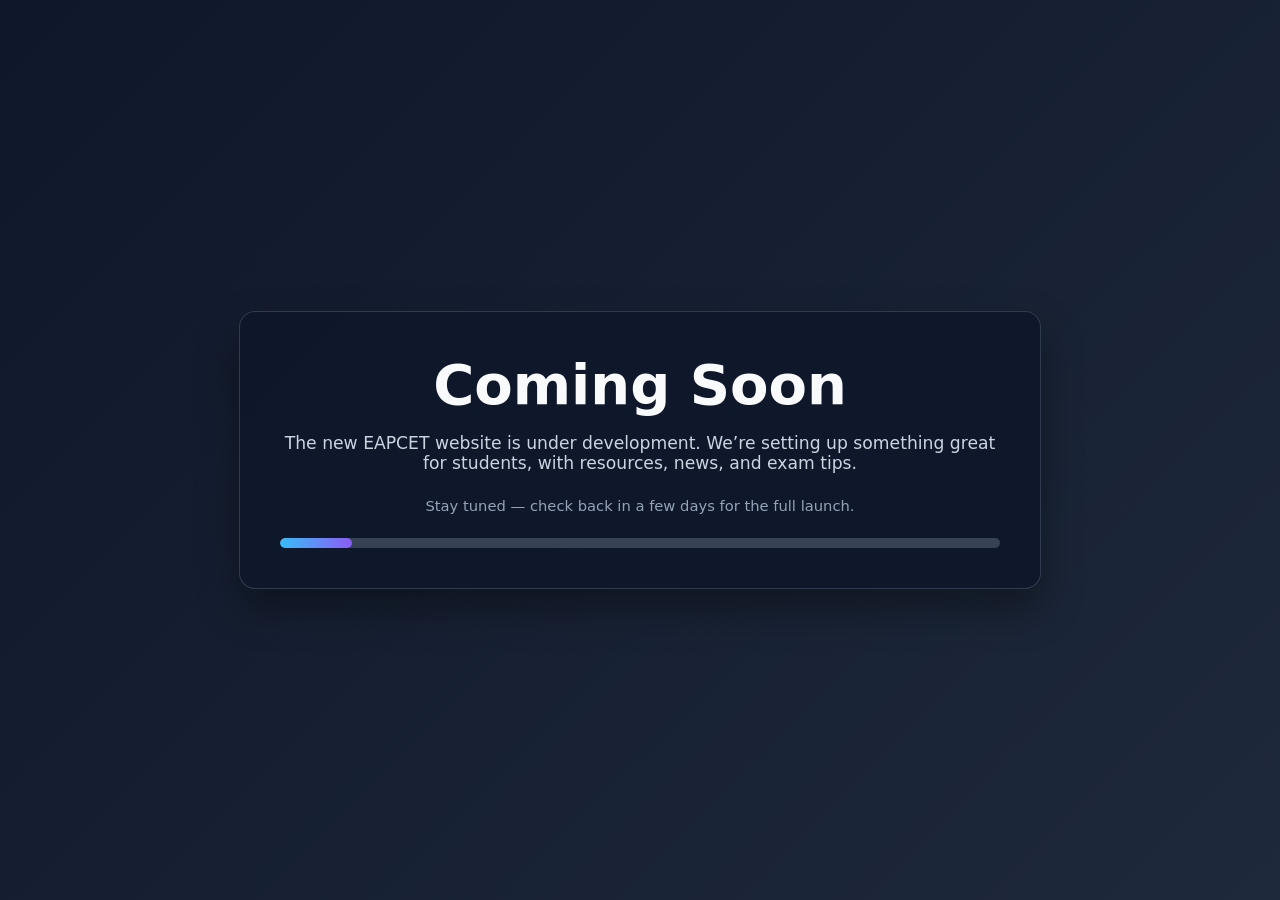
==== index.html @ ee6cf9cf "Create index.html" ====
<!DOCTYPE html>
<html lang="en">
  <head>
    <meta charset="UTF-8" />
    <meta name="viewport" content="width=device-width, initial-scale=1.0" />
    <title>Coming Soon | EAPCET</title>
    <style>
      body {
        margin: 0;
        padding: 0;
        display: flex;
        align-items: center;
        justify-content: center;
        min-height: 100vh;
        background: linear-gradient(135deg, #0f172a, #1e293b);
        color: #f8fafc;
        font-family: Inter, system-ui, -apple-system, BlinkMacSystemFont, "Segoe UI", Roboto, "Helvetica Neue", Arial, sans-serif;
      }

      .card {
        text-align: center;
        max-width: 720px;
        width: 100%;
        padding: 2.5rem;
        border-radius: 1rem;
        box-shadow: 0 20px 40px rgba(0, 0, 0, 0.35);
        background: rgba(15, 23, 42, 0.85);
        border: 1px solid rgba(148, 163, 184, 0.25);
      }

      h1 {
        margin: 0 0 1rem;
        font-size: clamp(2rem, 5vw, 3.5rem);
      }

      p {
        margin: 0 0 1.5rem;
        color: #cbd5e1;
        font-size: 1.075rem;
      }

      .subtle {
        color: #94a3b8;
        font-size: 0.92rem;
      }

      .progress {
        margin-top: 1.5rem;
        height: 0.65rem;
        border-radius: 999px;
        background: rgba(148, 163, 184, 0.3);
        overflow: hidden;
      }

      .progress > span {
        display: block;
        width: 10%;
        height: 100%;
        background: linear-gradient(90deg, #38bdf8, #8b5cf6);
        border-radius: inherit;
        animation: animateProgress 2.6s ease-in-out infinite;
      }

      @keyframes animateProgress {
        0% {
          transform: translateX(-110%);
        }
        40% {
          transform: translateX(0);
        }
        100% {
          transform: translateX(110%);
        }
      }
    </style>
  </head>
  <body>
    <main class="card">
      <h1>Coming Soon</h1>
      <p>
        The new EAPCET website is under development. We’re setting up something great for students, with resources, news, and exam tips.
      </p>
      <p class="subtle">Stay tuned — check back in a few days for the full launch.</p>
      <div class="progress"><span></span></div>
    </main>
  </body>
</html>
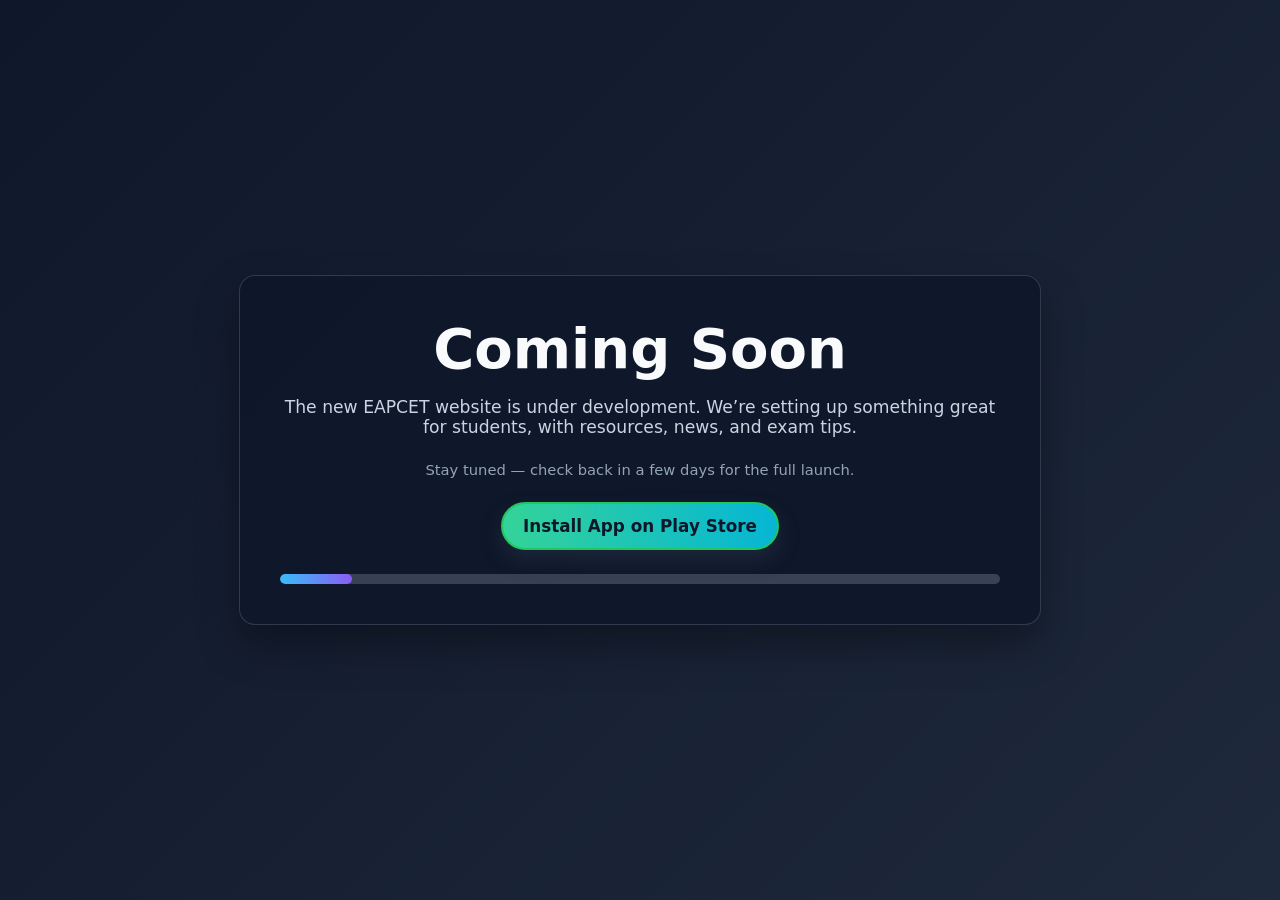
==== commit 1a7a1366: "Add install link with styling and hover effects to index.html" ====
--- a/index.html
+++ b/index.html
@@ -44,6 +44,34 @@
         font-size: 0.92rem;
       }
 
+      .install-link {
+        display: inline-flex;
+        align-items: center;
+        justify-content: center;
+        gap: 0.5rem;
+        padding: 0.75rem 1.25rem;
+        border-radius: 999px;
+        font-size: 1.05rem;
+        font-weight: 700;
+        color: #0f172a;
+        background: linear-gradient(90deg, #34d399, #06b6d4);
+        border: 2px solid #22c55e;
+        text-decoration: none;
+        box-shadow: 0 10px 20px rgba(51, 65, 85, 0.35);
+        transition: transform 0.2s ease, box-shadow 0.2s ease, filter 0.2s ease;
+      }
+
+      .install-link:hover,
+      .install-link:focus-visible {
+        transform: translateY(-2px);
+        box-shadow: 0 14px 24px rgba(15, 23, 42, 0.48);
+        filter: brightness(1.05);
+      }
+
+      .install-link:active {
+        transform: translateY(0);
+      }
+
       .progress {
         margin-top: 1.5rem;
         height: 0.65rem;
@@ -81,6 +109,15 @@
         The new EAPCET website is under development. We’re setting up something great for students, with resources, news, and exam tips.
       </p>
       <p class="subtle">Stay tuned — check back in a few days for the full launch.</p>
+      <a
+        id="installLink"
+        class="install-link"
+        rel="noopener"
+        href="https://play.google.com/store/apps/details?id=com.eapcet.eapcet_app&referrer=utm_source%3Dinstagram%26utm_medium%3Dprofile_sai%26utm_campaign%3Dig_sai_eapcet%26utm_content%3Dinstagram_lead_link"
+        target="_blank"
+      >
+        Install App on Play Store
+      </a>
       <div class="progress"><span></span></div>
     </main>
   </body>
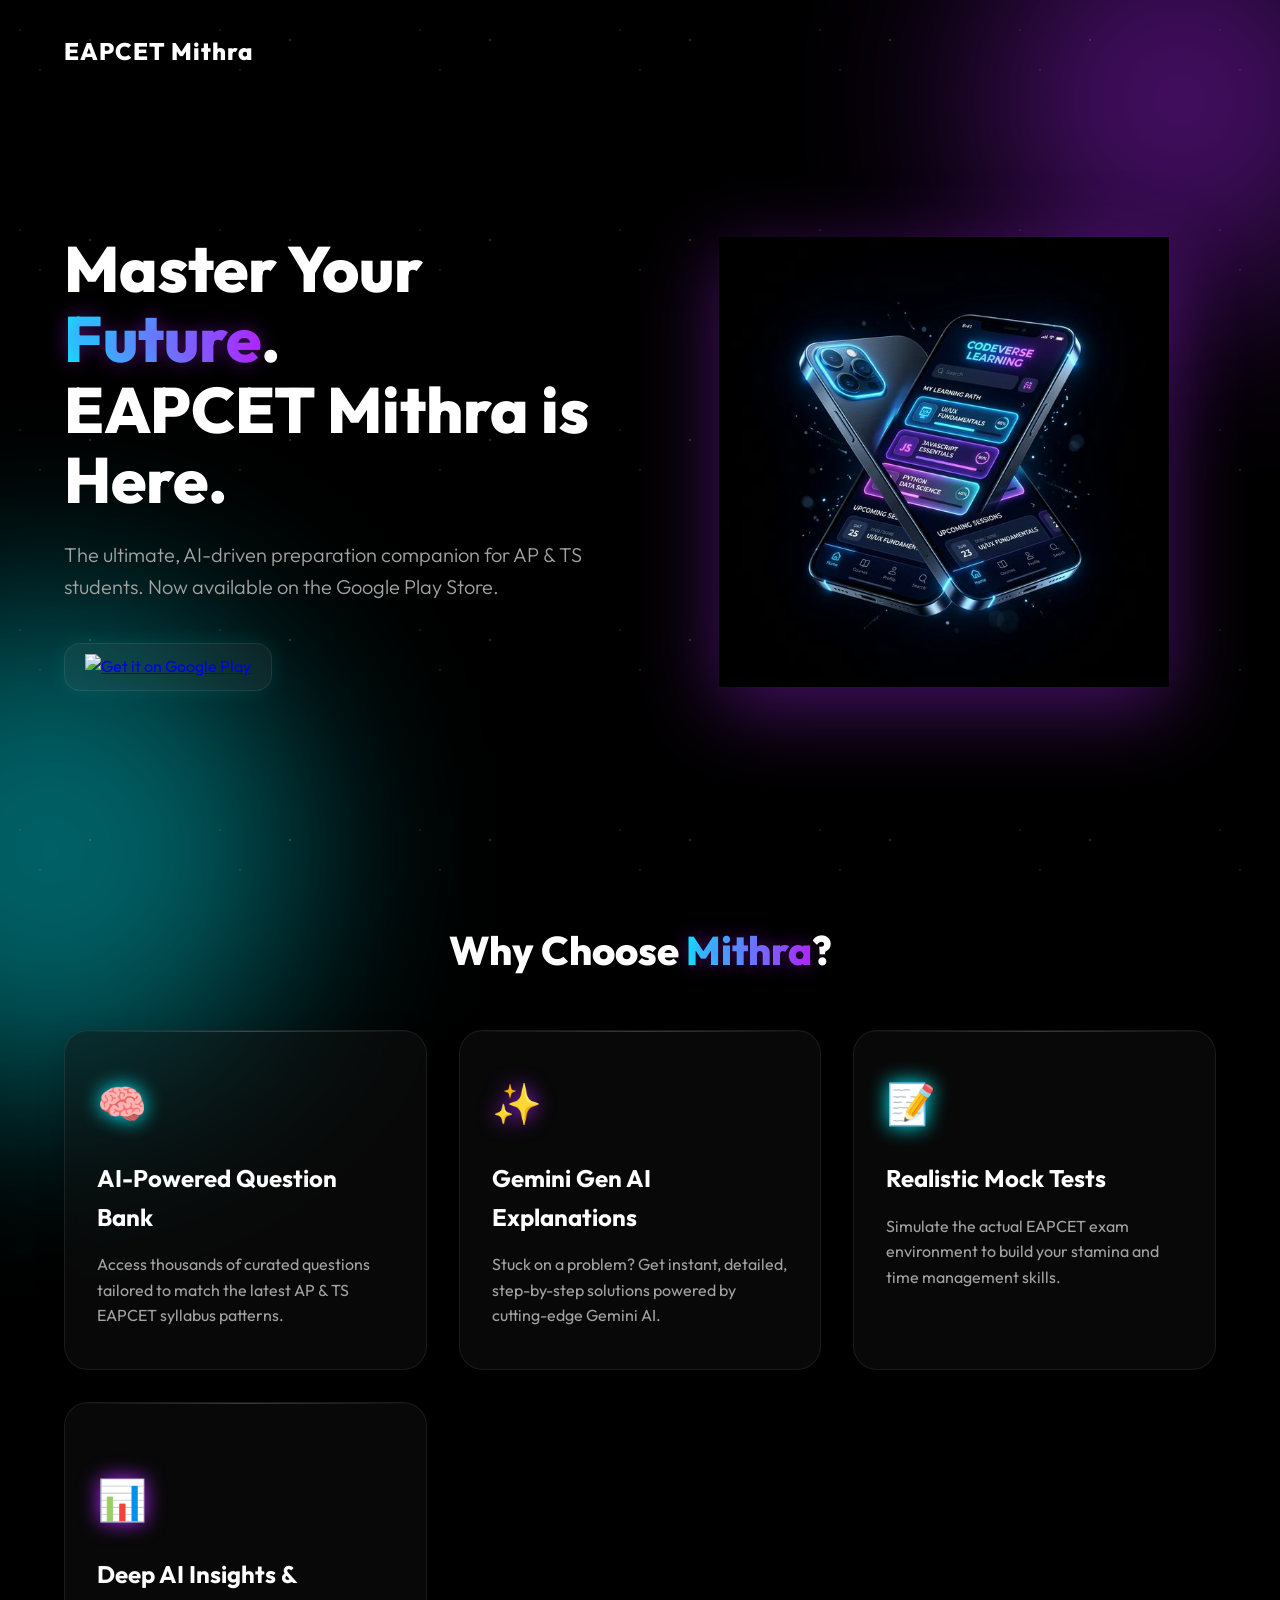
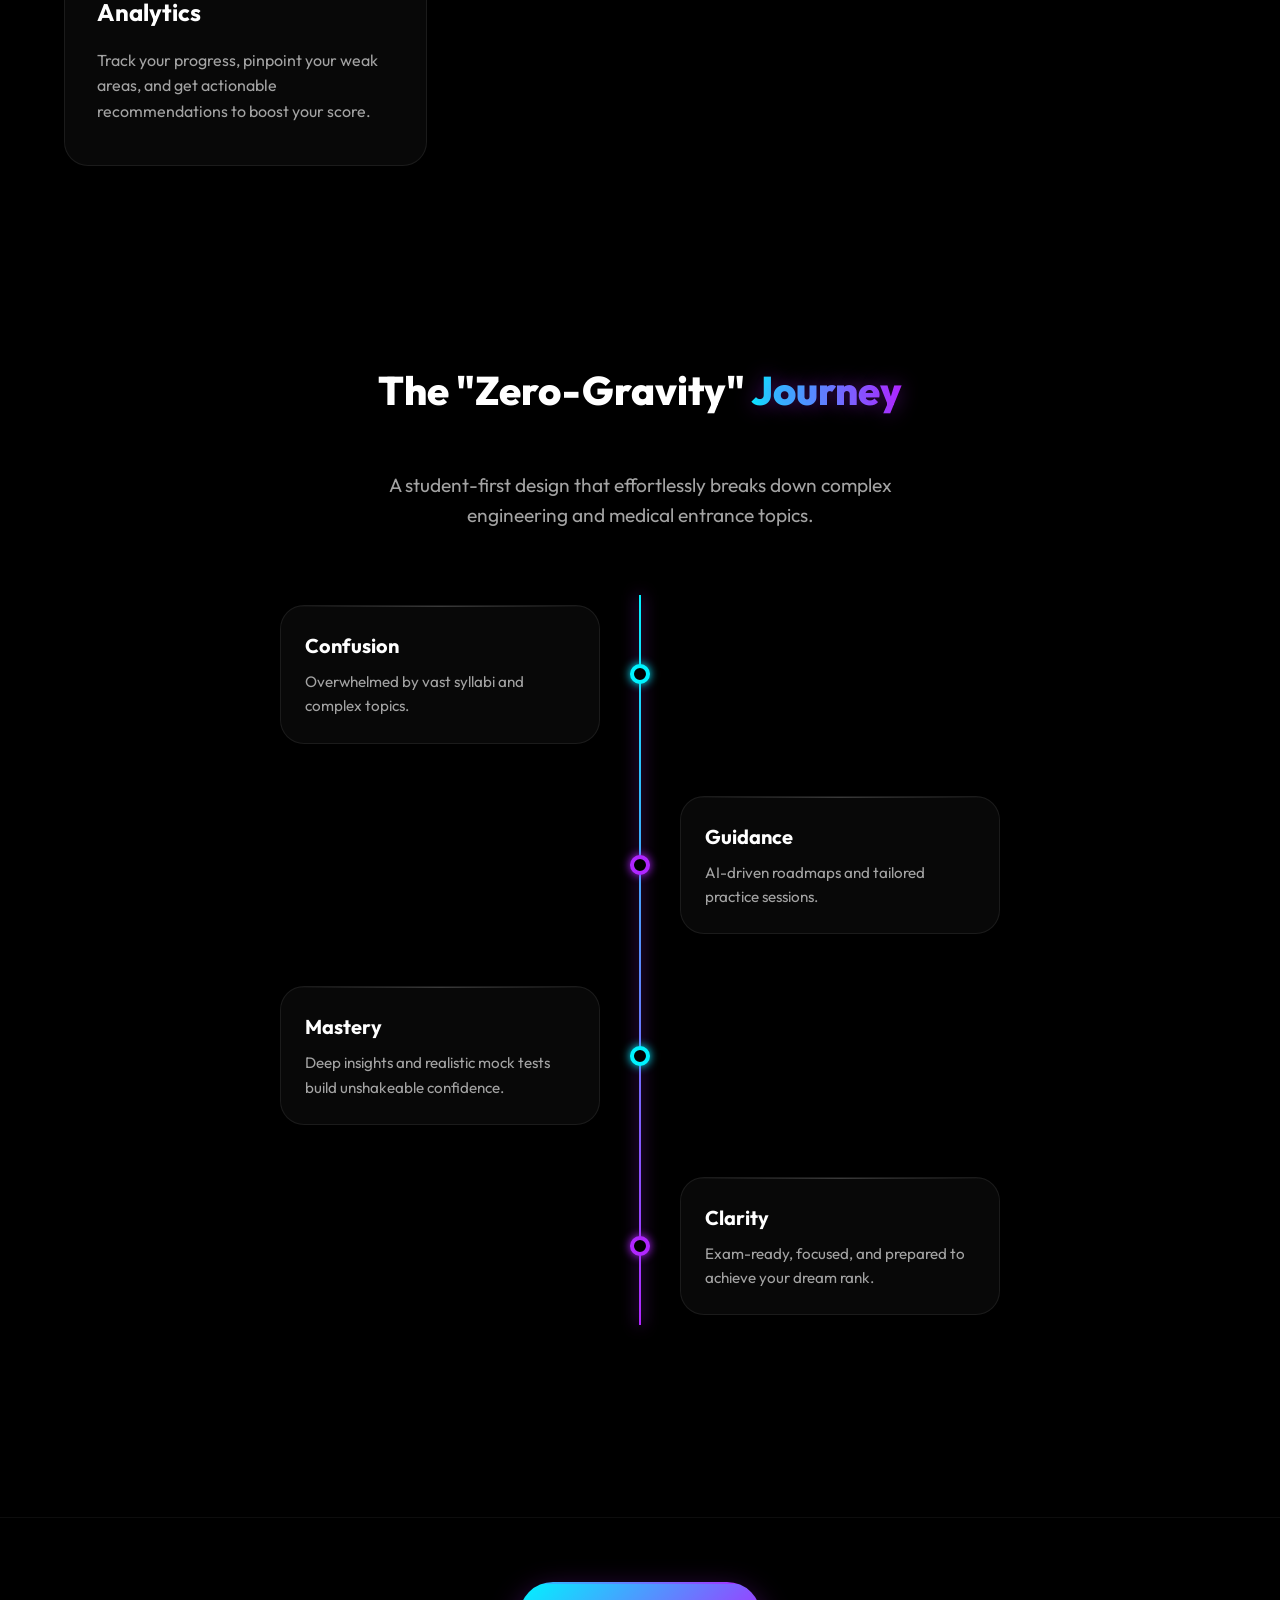
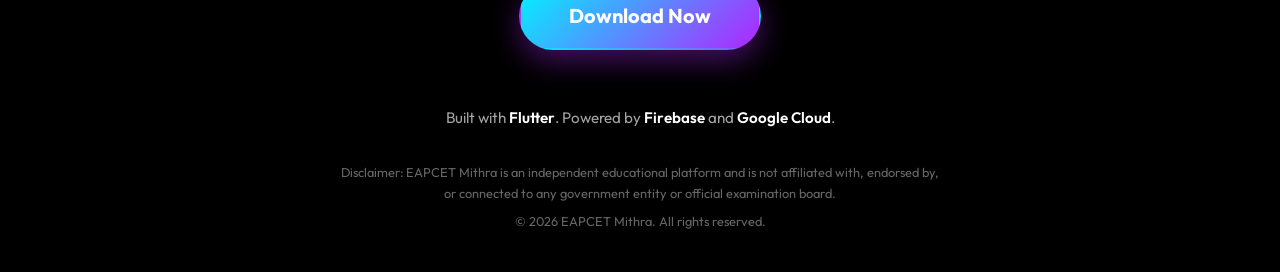
==== commit 737ad5ca: "feat: Replace "Coming Soon" page with a comprehensive EAPCET Mithra marketing landing page, includin" ====
--- a/index.html
+++ b/index.html
@@ -1,124 +1,124 @@
 <!DOCTYPE html>
 <html lang="en">
-  <head>
-    <meta charset="UTF-8" />
-    <meta name="viewport" content="width=device-width, initial-scale=1.0" />
-    <title>Coming Soon | EAPCET</title>
-    <style>
-      body {
-        margin: 0;
-        padding: 0;
-        display: flex;
-        align-items: center;
-        justify-content: center;
-        min-height: 100vh;
-        background: linear-gradient(135deg, #0f172a, #1e293b);
-        color: #f8fafc;
-        font-family: Inter, system-ui, -apple-system, BlinkMacSystemFont, "Segoe UI", Roboto, "Helvetica Neue", Arial, sans-serif;
-      }
 
-      .card {
-        text-align: center;
-        max-width: 720px;
-        width: 100%;
-        padding: 2.5rem;
-        border-radius: 1rem;
-        box-shadow: 0 20px 40px rgba(0, 0, 0, 0.35);
-        background: rgba(15, 23, 42, 0.85);
-        border: 1px solid rgba(148, 163, 184, 0.25);
-      }
+<head>
+    <meta charset="UTF-8">
+    <meta name="viewport" content="width=device-width, initial-scale=1.0">
+    <title>EAPCET Mithra | Master Your Future</title>
+    <link rel="preconnect" href="https://fonts.googleapis.com">
+    <link rel="preconnect" href="https://fonts.gstatic.com" crossorigin>
+    <link href="https://fonts.googleapis.com/css2?family=Outfit:wght@300;400;600;700;800&display=swap" rel="stylesheet">
+    <link rel="stylesheet" href="styles.css">
+</head>
 
-      h1 {
-        margin: 0 0 1rem;
-        font-size: clamp(2rem, 5vw, 3.5rem);
-      }
+<body>
+    <div class="stars-bg"></div>
+    <div class="blob blob-1"></div>
+    <div class="blob blob-2"></div>
 
-      p {
-        margin: 0 0 1.5rem;
-        color: #cbd5e1;
-        font-size: 1.075rem;
-      }
+    <nav class="navbar">
+        <div class="logo">EAPCET Mithra</div>
+    </nav>
 
-      .subtle {
-        color: #94a3b8;
-        font-size: 0.92rem;
-      }
+    <header class="hero-section">
+        <div class="hero-content">
+            <h1 class="headline">Master Your <span class="text-glow">Future</span>.<br>EAPCET Mithra is Here.</h1>
+            <p class="subheadline">The ultimate, AI-driven preparation companion for AP & TS students. Now available on
+                the Google Play Store.</p>
+            <a href="https://play.google.com/store/apps/details?id=com.eapcet.eapcet_app&referrer=utm_source%3Dwebsite"
+                target="_blank" rel="noopener" class="cta-badge">
+                <img src="hhttps://upload.wikimedia.org/wikipedia/commons/thumb/7/78/Google_Play_Store_badge_EN.svg/500px-Google_Play_Store_badge_EN.svg.png"
+                    alt="Get it on Google Play" class="play-badge-img">
+            </a>
+        </div>
+        <div class="hero-visual">
+            <img src="images/hero_mockup.png" alt="EAPCET Mithra App Interface" class="floating-mockup" loading="lazy">
+        </div>
+    </header>
 
-      .install-link {
-        display: inline-flex;
-        align-items: center;
-        justify-content: center;
-        gap: 0.5rem;
-        padding: 0.75rem 1.25rem;
-        border-radius: 999px;
-        font-size: 1.05rem;
-        font-weight: 700;
-        color: #0f172a;
-        background: linear-gradient(90deg, #34d399, #06b6d4);
-        border: 2px solid #22c55e;
-        text-decoration: none;
-        box-shadow: 0 10px 20px rgba(51, 65, 85, 0.35);
-        transition: transform 0.2s ease, box-shadow 0.2s ease, filter 0.2s ease;
-      }
+    <section class="features-section">
+        <h2 class="section-title">Why Choose <span class="text-glow">Mithra</span>?</h2>
+        <div class="features-grid">
+            <div class="glass-card floating-card">
+                <div class="card-icon blue-glow">🧠</div>
+                <h3>AI-Powered Question Bank</h3>
+                <p>Access thousands of curated questions tailored to match the latest AP & TS EAPCET syllabus patterns.
+                </p>
+            </div>
+            <div class="glass-card floating-card delay-1">
+                <div class="card-icon purple-glow">✨</div>
+                <h3>Gemini Gen AI Explanations</h3>
+                <p>Stuck on a problem? Get instant, detailed, step-by-step solutions powered by cutting-edge Gemini AI.
+                </p>
+            </div>
+            <div class="glass-card floating-card delay-2">
+                <div class="card-icon blue-glow">📝</div>
+                <h3>Realistic Mock Tests</h3>
+                <p>Simulate the actual EAPCET exam environment to build your stamina and time management skills.</p>
+            </div>
+            <div class="glass-card floating-card delay-3">
+                <div class="card-icon purple-glow">📊</div>
+                <h3>Deep AI Insights & Analytics</h3>
+                <p>Track your progress, pinpoint your weak areas, and get actionable recommendations to boost your
+                    score.</p>
+            </div>
+        </div>
+    </section>
 
-      .install-link:hover,
-      .install-link:focus-visible {
-        transform: translateY(-2px);
-        box-shadow: 0 14px 24px rgba(15, 23, 42, 0.48);
-        filter: brightness(1.05);
-      }
+    <section class="journey-section">
+        <h2 class="section-title">The "Zero-Gravity" <span class="text-glow">Journey</span></h2>
+        <p class="journey-subtitle">A student-first design that effortlessly breaks down complex engineering and medical
+            entrance topics.</p>
 
-      .install-link:active {
-        transform: translateY(0);
-      }
+        <div class="timeline">
+            <div class="timeline-item">
+                <div class="dot"></div>
+                <div class="timeline-content glass-card hover-glow">
+                    <h4>Confusion</h4>
+                    <p>Overwhelmed by vast syllabi and complex topics.</p>
+                </div>
+            </div>
+            <div class="timeline-item right">
+                <div class="dot"></div>
+                <div class="timeline-content glass-card hover-glow">
+                    <h4>Guidance</h4>
+                    <p>AI-driven roadmaps and tailored practice sessions.</p>
+                </div>
+            </div>
+            <div class="timeline-item">
+                <div class="dot"></div>
+                <div class="timeline-content glass-card hover-glow">
+                    <h4>Mastery</h4>
+                    <p>Deep insights and realistic mock tests build unshakeable confidence.</p>
+                </div>
+            </div>
+            <div class="timeline-item right">
+                <div class="dot"></div>
+                <div class="timeline-content glass-card hover-glow">
+                    <h4>Clarity</h4>
+                    <p>Exam-ready, focused, and prepared to achieve your dream rank.</p>
+                </div>
+            </div>
+        </div>
+    </section>
 
-      .progress {
-        margin-top: 1.5rem;
-        height: 0.65rem;
-        border-radius: 999px;
-        background: rgba(148, 163, 184, 0.3);
-        overflow: hidden;
-      }
+    <footer class="footer">
+        <div class="footer-content">
+            <div class="footer-cta">
+                <a href="https://play.google.com/store/apps/details?id=com.eapcet.eapcet_app&referrer=utm_source%3Dwebsite"
+                    target="_blank" rel="noopener" class="download-btn floating-btn">Download Now</a>
+            </div>
+            <div class="tech-highlight">
+                <p>Built with <span class="highlight">Flutter</span>. Powered by <span class="highlight">Firebase</span>
+                    and <span class="highlight">Google Cloud</span>.</p>
+            </div>
+            <div class="disclaimer">
+                <p>Disclaimer: EAPCET Mithra is an independent educational platform and is not affiliated with, endorsed
+                    by, or connected to any government entity or official examination board.</p>
+                <p>&copy; 2026 EAPCET Mithra. All rights reserved.</p>
+            </div>
+        </div>
+    </footer>
+</body>
 
-      .progress > span {
-        display: block;
-        width: 10%;
-        height: 100%;
-        background: linear-gradient(90deg, #38bdf8, #8b5cf6);
-        border-radius: inherit;
-        animation: animateProgress 2.6s ease-in-out infinite;
-      }
-
-      @keyframes animateProgress {
-        0% {
-          transform: translateX(-110%);
-        }
-        40% {
-          transform: translateX(0);
-        }
-        100% {
-          transform: translateX(110%);
-        }
-      }
-    </style>
-  </head>
-  <body>
-    <main class="card">
-      <h1>Coming Soon</h1>
-      <p>
-        The new EAPCET website is under development. We’re setting up something great for students, with resources, news, and exam tips.
-      </p>
-      <p class="subtle">Stay tuned — check back in a few days for the full launch.</p>
-      <a
-        id="installLink"
-        class="install-link"
-        rel="noopener"
-        href="https://play.google.com/store/apps/details?id=com.eapcet.eapcet_app&referrer=utm_source%3Dinstagram%26utm_medium%3Dprofile_sai%26utm_campaign%3Dig_sai_eapcet%26utm_content%3Dinstagram_lead_link"
-        target="_blank"
-      >
-        Install App on Play Store
-      </a>
-      <div class="progress"><span></span></div>
-    </main>
-  </body>
-</html>
+</html>
--- a/styles.css
+++ b/styles.css
@@ -0,0 +1,483 @@
+:root {
+    --bg-color: #000000;
+    --text-primary: #ffffff;
+    --text-secondary: #a3a3a3;
+    --neon-blue: #00f3ff;
+    --neon-purple: #b026ff;
+    --card-bg: rgba(20, 20, 20, 0.4);
+    --card-border: rgba(255, 255, 255, 0.08);
+}
+
+* {
+    margin: 0;
+    padding: 0;
+    box-sizing: border-box;
+    scroll-behavior: smooth;
+}
+
+body {
+    background-color: var(--bg-color);
+    color: var(--text-primary);
+    font-family: 'Outfit', sans-serif;
+    overflow-x: hidden;
+    line-height: 1.6;
+    position: relative;
+    min-height: 100vh;
+}
+
+/* Background Effects */
+.stars-bg {
+    position: fixed;
+    top: 0; left: 0; right: 0; bottom: 0;
+    background-image: 
+        radial-gradient(1px 1px at 20px 30px, #ffffff, rgba(0,0,0,0)),
+        radial-gradient(1px 1px at 40px 70px, #ffffff, rgba(0,0,0,0)),
+        radial-gradient(1.5px 1.5px at 90px 40px, #ffffff, rgba(0,0,0,0));
+    background-size: 200px 200px;
+    opacity: 0.3;
+    z-index: -2;
+    animation: drift 100s linear infinite;
+}
+
+@keyframes drift {
+    from { background-position: 0 0; }
+    to { background-position: -1000px 1000px; }
+}
+
+.blob {
+    position: fixed;
+    border-radius: 50%;
+    filter: blur(100px);
+    z-index: -1;
+    opacity: 0.4;
+    animation: floatBlob 20s infinite alternate ease-in-out;
+}
+
+.blob-1 {
+    width: 400px;
+    height: 400px;
+    background: var(--neon-purple);
+    top: -100px;
+    right: -100px;
+}
+
+.blob-2 {
+    width: 500px;
+    height: 500px;
+    background: var(--neon-blue);
+    bottom: -200px;
+    left: -200px;
+    animation-delay: -5s;
+}
+
+@keyframes floatBlob {
+    0% { transform: translate(0, 0) scale(1); }
+    100% { transform: translate(-50px, 50px) scale(1.2); }
+}
+
+/* Typography & Utils */
+.text-glow {
+    background: linear-gradient(90deg, var(--neon-blue), var(--neon-purple));
+    -webkit-background-clip: text;
+    -webkit-text-fill-color: transparent;
+    text-shadow: 0 0 20px rgba(176, 38, 255, 0.4);
+}
+
+.section-title {
+    text-align: center;
+    font-size: 2.5rem;
+    margin-bottom: 3rem;
+    font-weight: 800;
+}
+
+/* Navbar */
+.navbar {
+    padding: 2rem 5%;
+    display: flex;
+    justify-content: space-between;
+    align-items: center;
+    position: relative;
+    z-index: 10;
+}
+
+.logo {
+    font-size: 1.5rem;
+    font-weight: 800;
+    letter-spacing: 1px;
+    color: var(--text-primary);
+    cursor: pointer;
+}
+
+/* Hero Section */
+.hero-section {
+    display: flex;
+    align-items: center;
+    justify-content: space-between;
+    min-height: 80vh;
+    padding: 0 5%;
+    gap: 4rem;
+    position: relative;
+    z-index: 10;
+}
+
+.hero-content {
+    flex: 1;
+    max-width: 600px;
+}
+
+.headline {
+    font-size: clamp(3rem, 5vw, 4.5rem);
+    line-height: 1.1;
+    margin-bottom: 1.5rem;
+    font-weight: 800;
+}
+
+.subheadline {
+    font-size: 1.25rem;
+    color: var(--text-secondary);
+    margin-bottom: 2.5rem;
+    font-weight: 300;
+}
+
+.cta-badge {
+    display: inline-block;
+    background: rgba(255, 255, 255, 0.05);
+    border: 1px solid var(--card-border);
+    border-radius: 16px;
+    padding: 10px 20px;
+    backdrop-filter: blur(16px);
+    -webkit-backdrop-filter: blur(16px);
+    transition: all 0.3s ease;
+    box-shadow: 0 0 20px rgba(0, 243, 255, 0.1);
+}
+
+.cta-badge:hover {
+    transform: translateY(-5px) scale(1.02);
+    box-shadow: 0 10px 30px rgba(0, 243, 255, 0.3);
+    border-color: var(--neon-blue);
+    background: rgba(255, 255, 255, 0.1);
+}
+
+.play-badge-img {
+    height: 50px;
+    width: auto;
+}
+
+.hero-visual {
+    flex: 1;
+    display: flex;
+    justify-content: center;
+    align-items: center;
+    perspective: 1000px;
+}
+
+.floating-mockup {
+    max-width: 100%;
+    width: 450px;
+    height: auto;
+    filter: drop-shadow(0 20px 40px rgba(176, 38, 255, 0.4));
+    animation: floatMockup 6s ease-in-out infinite;
+    transform-style: preserve-3d;
+}
+
+@keyframes floatMockup {
+    0% { transform: translateY(0px) rotateX(5deg) rotateY(-5deg); }
+    50% { transform: translateY(-30px) rotateX(-2deg) rotateY(2deg); }
+    100% { transform: translateY(0px) rotateX(5deg) rotateY(-5deg); }
+}
+
+/* Features Section */
+.features-section {
+    padding: 6rem 5%;
+    position: relative;
+    z-index: 10;
+}
+
+.features-grid {
+    display: grid;
+    grid-template-columns: repeat(auto-fit, minmax(280px, 1fr));
+    gap: 2rem;
+    max-width: 1200px;
+    margin: 0 auto;
+}
+
+.glass-card {
+    background: var(--card-bg);
+    border: 1px solid var(--card-border);
+    border-radius: 24px;
+    padding: 2.5rem 2rem;
+    backdrop-filter: blur(20px);
+    -webkit-backdrop-filter: blur(20px);
+    transition: all 0.4s cubic-bezier(0.175, 0.885, 0.32, 1.275);
+    position: relative;
+    overflow: hidden;
+    box-shadow: 0 10px 30px rgba(0, 0, 0, 0.2);
+}
+
+.glass-card::before {
+    content: '';
+    position: absolute;
+    top: 0; left: 0; right: 0; height: 1px;
+    background: linear-gradient(90deg, transparent, rgba(255,255,255,0.2), transparent);
+}
+
+.glass-card:hover {
+    border-color: rgba(255, 255, 255, 0.2);
+    transform: translateY(-10px) scale(1.02) !important;
+    box-shadow: 0 20px 40px rgba(0, 0, 0, 0.5), inset 0 0 20px rgba(255, 255, 255, 0.05);
+}
+
+.floating-card {
+    animation: floatCard 5s ease-in-out infinite;
+}
+
+.delay-1 { animation-delay: 1s; }
+.delay-2 { animation-delay: 2.5s; }
+.delay-3 { animation-delay: 0.5s; padding-top: 4rem; /* Asymmetrical look */ }
+
+@keyframes floatCard {
+    0% { transform: translateY(0px); }
+    50% { transform: translateY(-15px); }
+    100% { transform: translateY(0px); }
+}
+
+.card-icon {
+    font-size: 2.5rem;
+    margin-bottom: 1.5rem;
+    display: inline-block;
+}
+
+.blue-glow { filter: drop-shadow(0 0 10px var(--neon-blue)); }
+.purple-glow { filter: drop-shadow(0 0 10px var(--neon-purple)); }
+
+.glass-card h3 {
+    font-size: 1.5rem;
+    margin-bottom: 1rem;
+    font-weight: 700;
+}
+
+.glass-card p {
+    color: var(--text-secondary);
+    font-size: 1rem;
+}
+
+/* Journey Section */
+.journey-section {
+    padding: 6rem 5%;
+    position: relative;
+    z-index: 10;
+}
+
+.journey-subtitle {
+    text-align: center;
+    color: var(--text-secondary);
+    max-width: 600px;
+    margin: 0 auto 4rem;
+    font-size: 1.2rem;
+}
+
+.timeline {
+    position: relative;
+    max-width: 800px;
+    margin: 0 auto;
+}
+
+.timeline::after {
+    content: '';
+    position: absolute;
+    width: 2px;
+    background: linear-gradient(to bottom, var(--neon-blue), var(--neon-purple));
+    top: 0;
+    bottom: 0;
+    left: 50%;
+    margin-left: -1px;
+    box-shadow: 0 0 15px var(--neon-purple);
+}
+
+.timeline-item {
+    padding: 10px 40px;
+    position: relative;
+    background-color: inherit;
+    width: 50%;
+    margin-bottom: 2rem;
+}
+
+.timeline-item.right {
+    left: 50%;
+}
+
+.dot {
+    position: absolute;
+    width: 20px;
+    height: 20px;
+    right: -10px;
+    background-color: var(--bg-color);
+    border: 4px solid var(--neon-blue);
+    border-radius: 50%;
+    top: 50%;
+    transform: translateY(-50%);
+    z-index: 1;
+    box-shadow: 0 0 10px var(--neon-blue);
+    transition: all 0.3s ease;
+}
+
+.timeline-item:hover .dot {
+    transform: translateY(-50%) scale(1.3);
+    background-color: var(--neon-blue);
+    box-shadow: 0 0 20px var(--neon-blue);
+}
+
+.timeline-item.right .dot {
+    left: -10px;
+    border-color: var(--neon-purple);
+    box-shadow: 0 0 10px var(--neon-purple);
+}
+
+.timeline-item.right:hover .dot {
+    background-color: var(--neon-purple);
+    box-shadow: 0 0 20px var(--neon-purple);
+}
+
+.timeline-content {
+    padding: 1.5rem;
+}
+
+.hover-glow:hover {
+    box-shadow: 0 0 30px rgba(0, 243, 255, 0.15) !important;
+}
+
+.timeline-item.right .hover-glow:hover {
+    box-shadow: 0 0 30px rgba(176, 38, 255, 0.15) !important;
+}
+
+.timeline-content h4 {
+    font-size: 1.25rem;
+    margin-bottom: 0.5rem;
+    color: var(--text-primary);
+}
+
+.timeline-content p {
+    color: var(--text-secondary);
+    font-size: 0.95rem;
+    margin: 0;
+}
+
+/* Footer */
+.footer {
+    padding: 4rem 5% 2rem;
+    position: relative;
+    z-index: 10;
+    margin-top: 4rem;
+    background: linear-gradient(to top, rgba(0,0,0,0.8), transparent);
+    border-top: 1px solid rgba(255,255,255,0.05);
+}
+
+.footer-content {
+    max-width: 1000px;
+    margin: 0 auto;
+    text-align: center;
+}
+
+.footer-cta {
+    margin-bottom: 3rem;
+}
+
+.download-btn {
+    display: inline-block;
+    padding: 1rem 3rem;
+    font-size: 1.25rem;
+    font-weight: 700;
+    text-decoration: none;
+    color: var(--text-primary);
+    background: linear-gradient(135deg, var(--neon-blue), var(--neon-purple));
+    border-radius: 99px;
+    border: 2px solid transparent;
+    transition: all 0.3s ease;
+    box-shadow: 0 10px 30px rgba(176, 38, 255, 0.4);
+    position: relative;
+    overflow: hidden;
+}
+
+.download-btn::before {
+    content: '';
+    position: absolute;
+    top: 0; left: 0; right: 0; bottom: 0;
+    background: linear-gradient(135deg, rgba(255,255,255,0.2), transparent);
+    opacity: 0;
+    transition: opacity 0.3s;
+}
+
+.download-btn:hover {
+    transform: translateY(-5px);
+    box-shadow: 0 15px 40px rgba(176, 38, 255, 0.6);
+}
+
+.download-btn:hover::before {
+    opacity: 1;
+}
+
+.floating-btn {
+    animation: floatCard 4s ease-in-out infinite;
+}
+
+.tech-highlight {
+    margin-bottom: 2rem;
+    color: var(--text-secondary);
+    font-size: 0.95rem;
+}
+
+.highlight {
+    color: var(--text-primary);
+    font-weight: 600;
+}
+
+.disclaimer {
+    color: rgba(255, 255, 255, 0.4);
+    font-size: 0.8rem;
+    max-width: 600px;
+    margin: 0 auto;
+}
+
+.disclaimer p {
+    margin-bottom: 0.5rem;
+}
+
+/* Responsive */
+@media screen and (max-width: 900px) {
+    .hero-section {
+        flex-direction: column;
+        text-align: center;
+        margin-top: 2rem;
+        gap: 2rem;
+    }
+
+    .timeline::after {
+        left: 31px;
+    }
+
+    .timeline-item {
+        width: 100%;
+        padding-left: 70px;
+        padding-right: 25px;
+    }
+
+    .timeline-item.right {
+        left: 0%;
+    }
+
+    .dot {
+        left: 21px;
+    }
+
+    .timeline-item.right .dot {
+        left: 21px;
+    }
+
+    .features-grid {
+        grid-template-columns: 1fr;
+    }
+    
+    .floating-mockup {
+        width: 300px;
+    }
+}
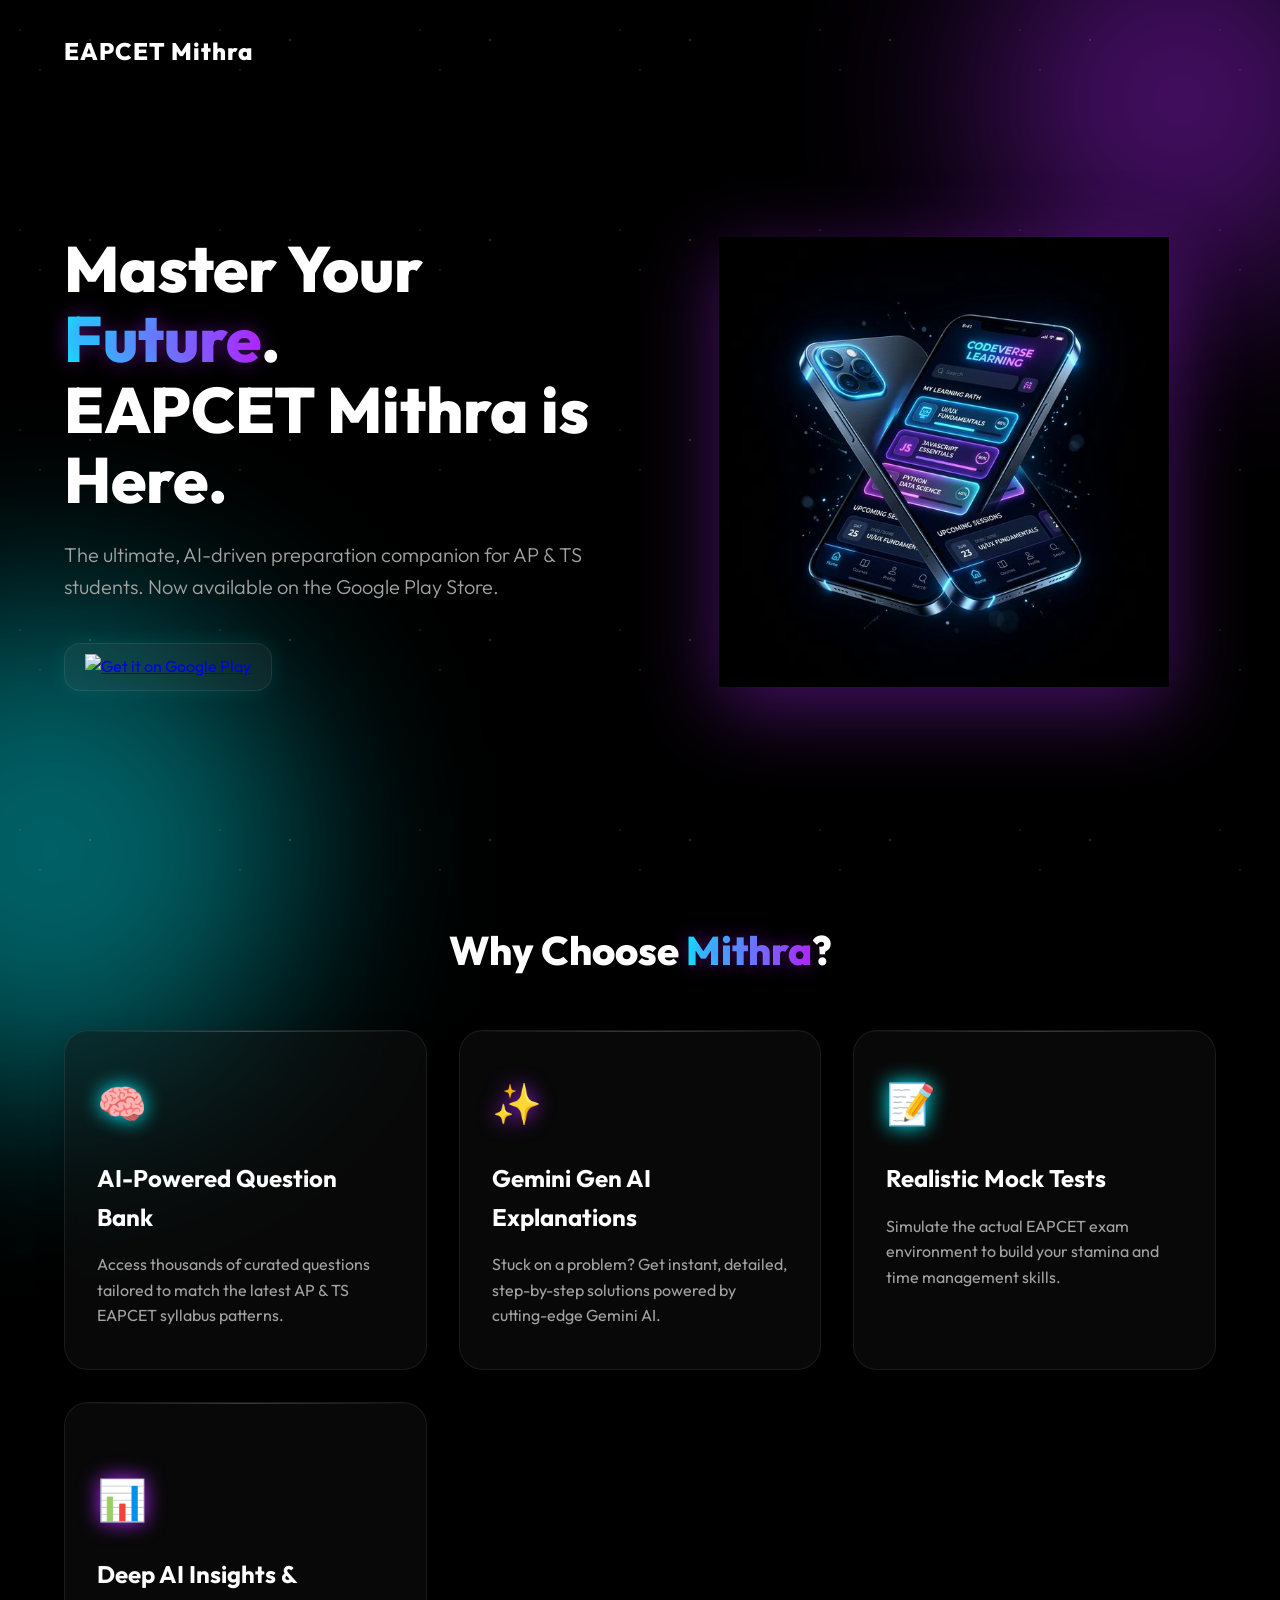
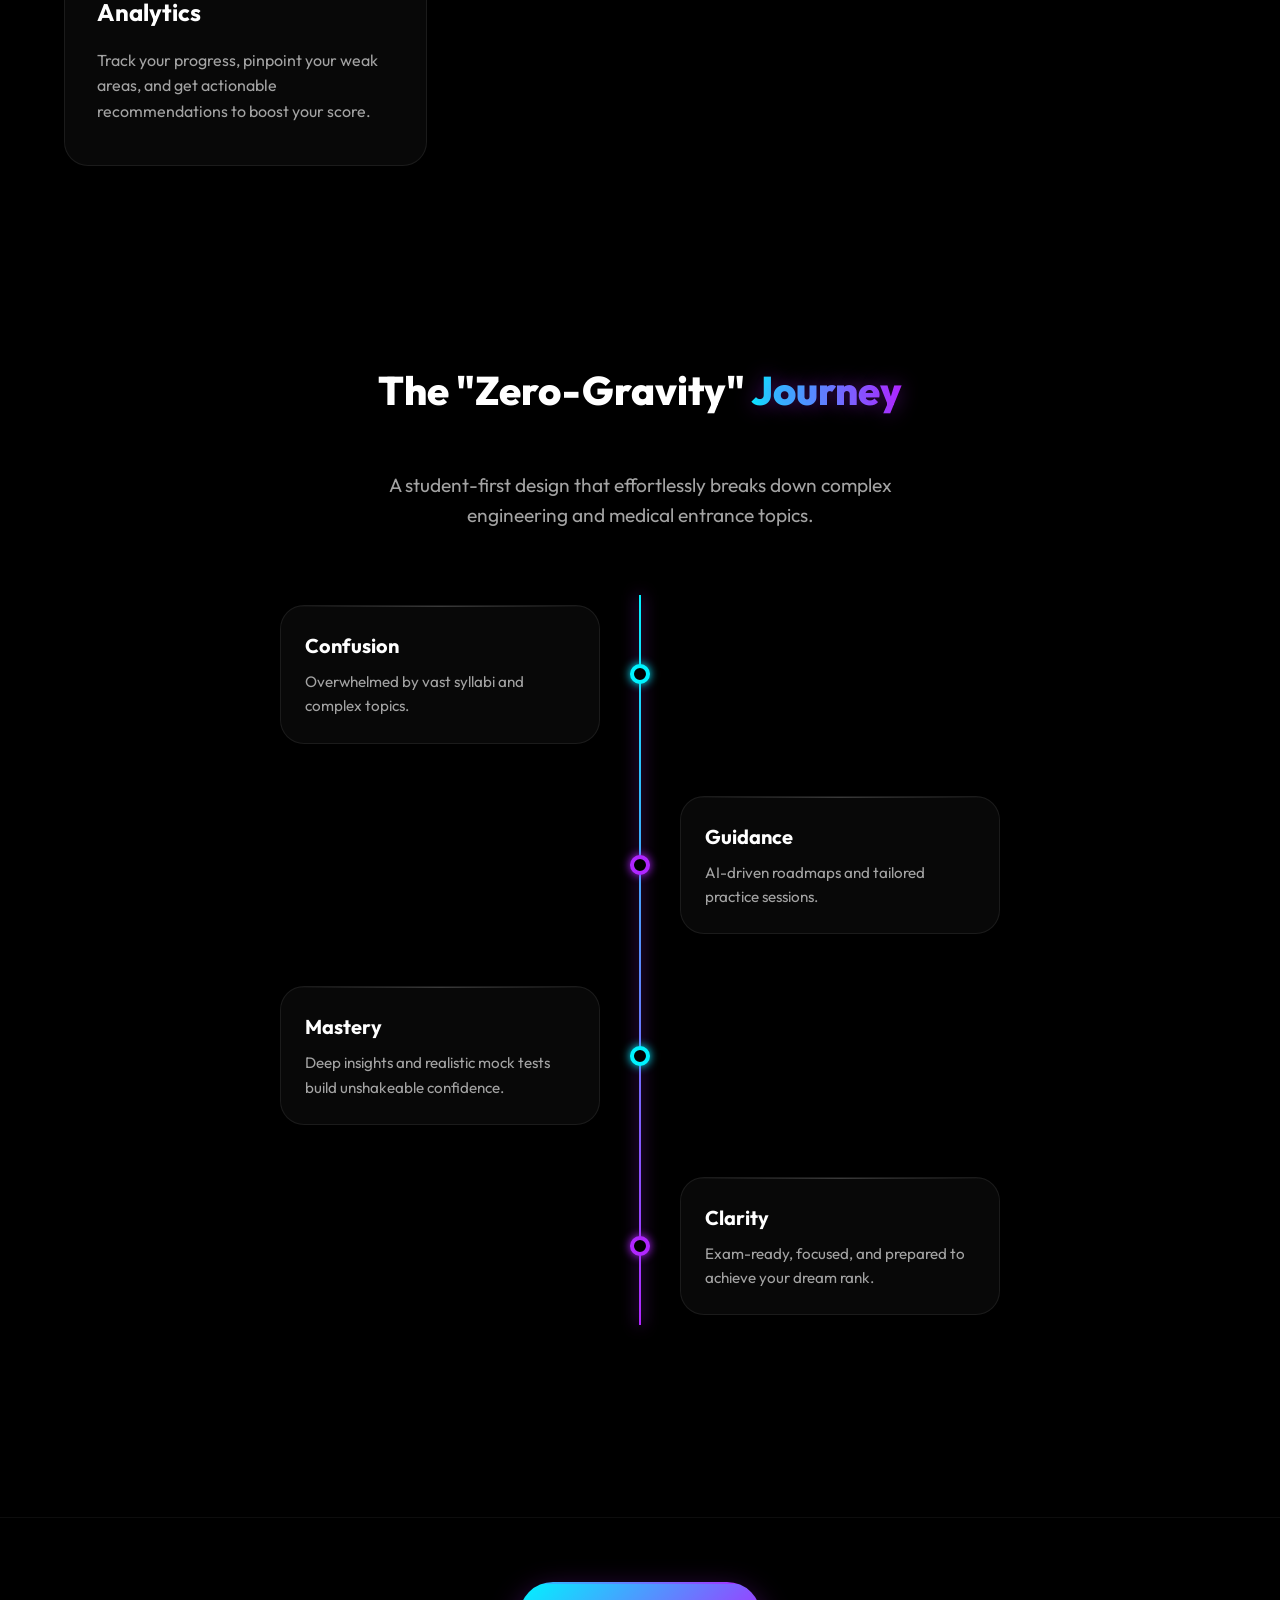
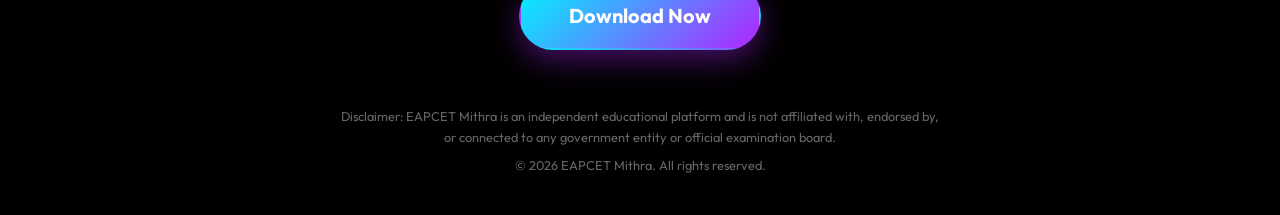
==== commit e7edf8dd: "fix: Correct Google Play Store badge URL, remove tech highlight section, and add local badge image." ====
--- a/index.html
+++ b/index.html
@@ -27,7 +27,7 @@
                 the Google Play Store.</p>
             <a href="https://play.google.com/store/apps/details?id=com.eapcet.eapcet_app&referrer=utm_source%3Dwebsite"
                 target="_blank" rel="noopener" class="cta-badge">
-                <img src="hhttps://upload.wikimedia.org/wikipedia/commons/thumb/7/78/Google_Play_Store_badge_EN.svg/500px-Google_Play_Store_badge_EN.svg.png"
+                <img src="https://upload.wikimedia.org/wikipedia/commons/thumb/7/78/Google_Play_Store_badge_EN.svg/500px-Google_Play_Store_badge_EN.svg.png"
                     alt="Get it on Google Play" class="play-badge-img">
             </a>
         </div>
@@ -108,10 +108,7 @@
                 <a href="https://play.google.com/store/apps/details?id=com.eapcet.eapcet_app&referrer=utm_source%3Dwebsite"
                     target="_blank" rel="noopener" class="download-btn floating-btn">Download Now</a>
             </div>
-            <div class="tech-highlight">
-                <p>Built with <span class="highlight">Flutter</span>. Powered by <span class="highlight">Firebase</span>
-                    and <span class="highlight">Google Cloud</span>.</p>
-            </div>
+
             <div class="disclaimer">
                 <p>Disclaimer: EAPCET Mithra is an independent educational platform and is not affiliated with, endorsed
                     by, or connected to any government entity or official examination board.</p>
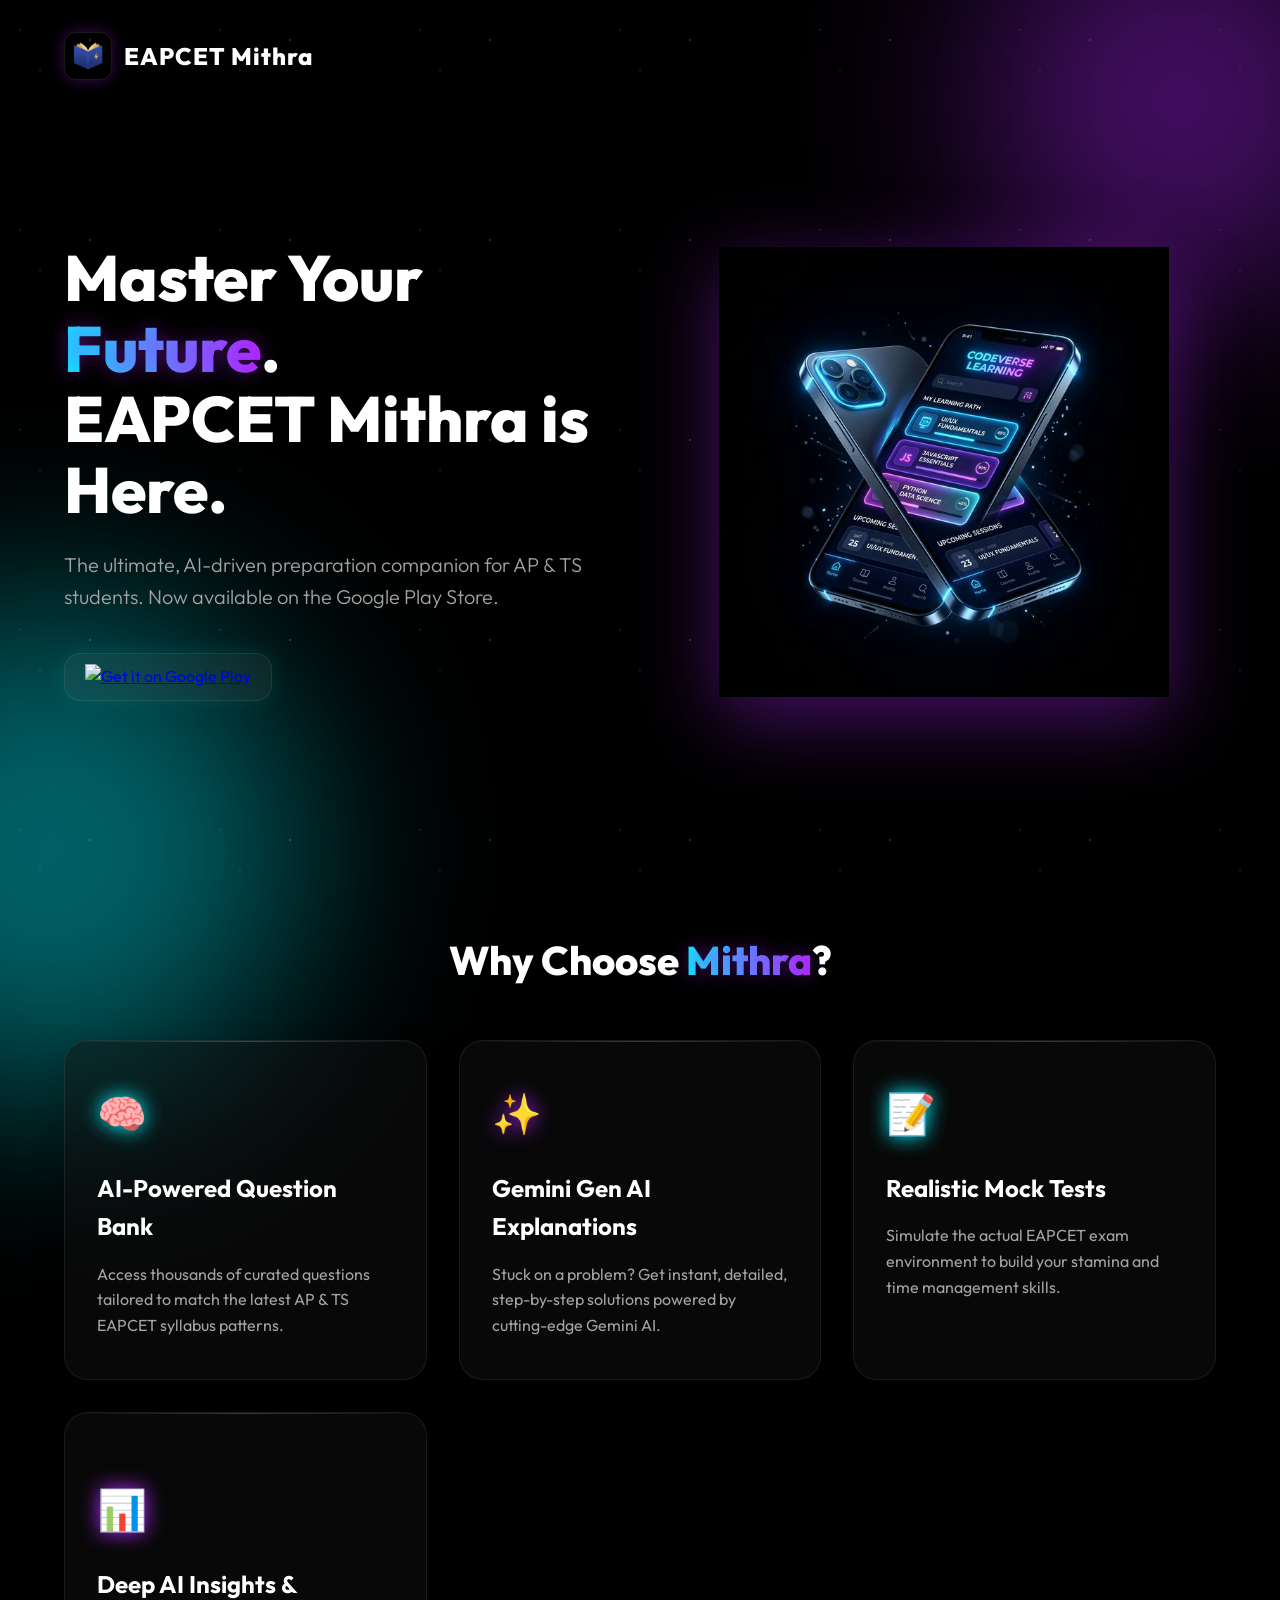
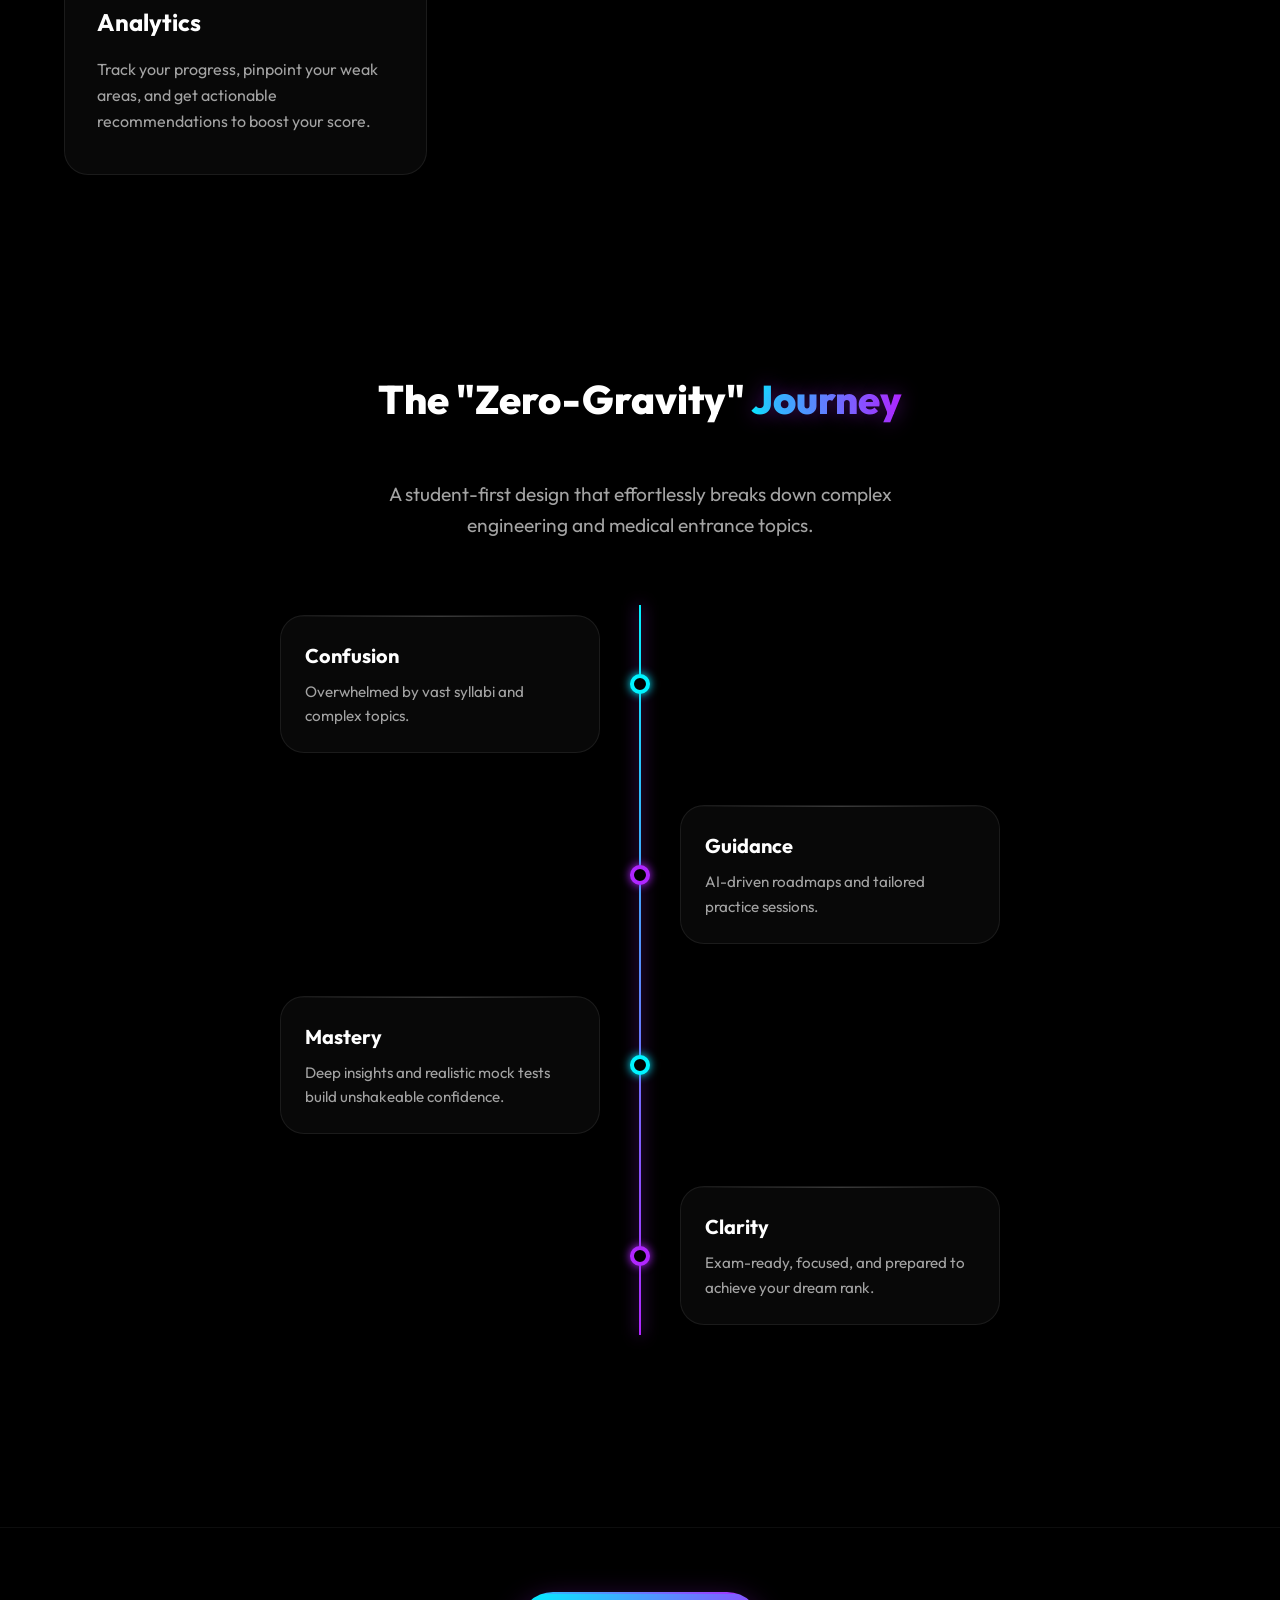
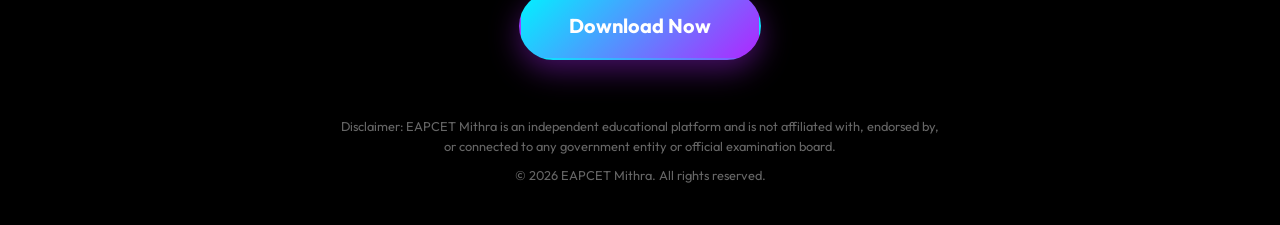
==== commit 54194f9c: "feat: Implement image-based logo in the navigation bar and update hero mockup images." ====
--- a/index.html
+++ b/index.html
@@ -17,7 +17,10 @@
     <div class="blob blob-2"></div>
 
     <nav class="navbar">
-        <div class="logo">EAPCET Mithra</div>
+        <a href="#" class="logo-container">
+            <img src="images/logo.png" alt="EAPCET Mithra Logo" class="logo-img">
+            <span class="logo-text">EAPCET Mithra</span>
+        </a>
     </nav>
 
     <header class="hero-section">
--- a/styles.css
+++ b/styles.css
@@ -79,6 +79,7 @@
 .text-glow {
     background: linear-gradient(90deg, var(--neon-blue), var(--neon-purple));
     -webkit-background-clip: text;
+    background-clip: text;
     -webkit-text-fill-color: transparent;
     text-shadow: 0 0 20px rgba(176, 38, 255, 0.4);
 }
@@ -100,12 +101,34 @@
     z-index: 10;
 }
 
-.logo {
+.logo-container {
+    display: flex;
+    align-items: center;
+    gap: 0.75rem;
+    text-decoration: none;
+    cursor: pointer;
+}
+
+.logo-img {
+    height: 48px;
+    width: auto;
+    border-radius: 12px;
+    box-shadow: 0 0 15px rgba(176, 38, 255, 0.3);
+    border: 1px solid rgba(255,255,255,0.1);
+    transition: transform 0.3s ease, box-shadow 0.3s ease;
+}
+
+.logo-container:hover .logo-img {
+    transform: scale(1.05) rotate(-5deg);
+    box-shadow: 0 0 20px rgba(0, 243, 255, 0.6);
+}
+
+.logo-text {
     font-size: 1.5rem;
     font-weight: 800;
     letter-spacing: 1px;
     color: var(--text-primary);
-    cursor: pointer;
+    text-shadow: 0 0 10px rgba(0,0,0,0.5);
 }
 
 /* Hero Section */
